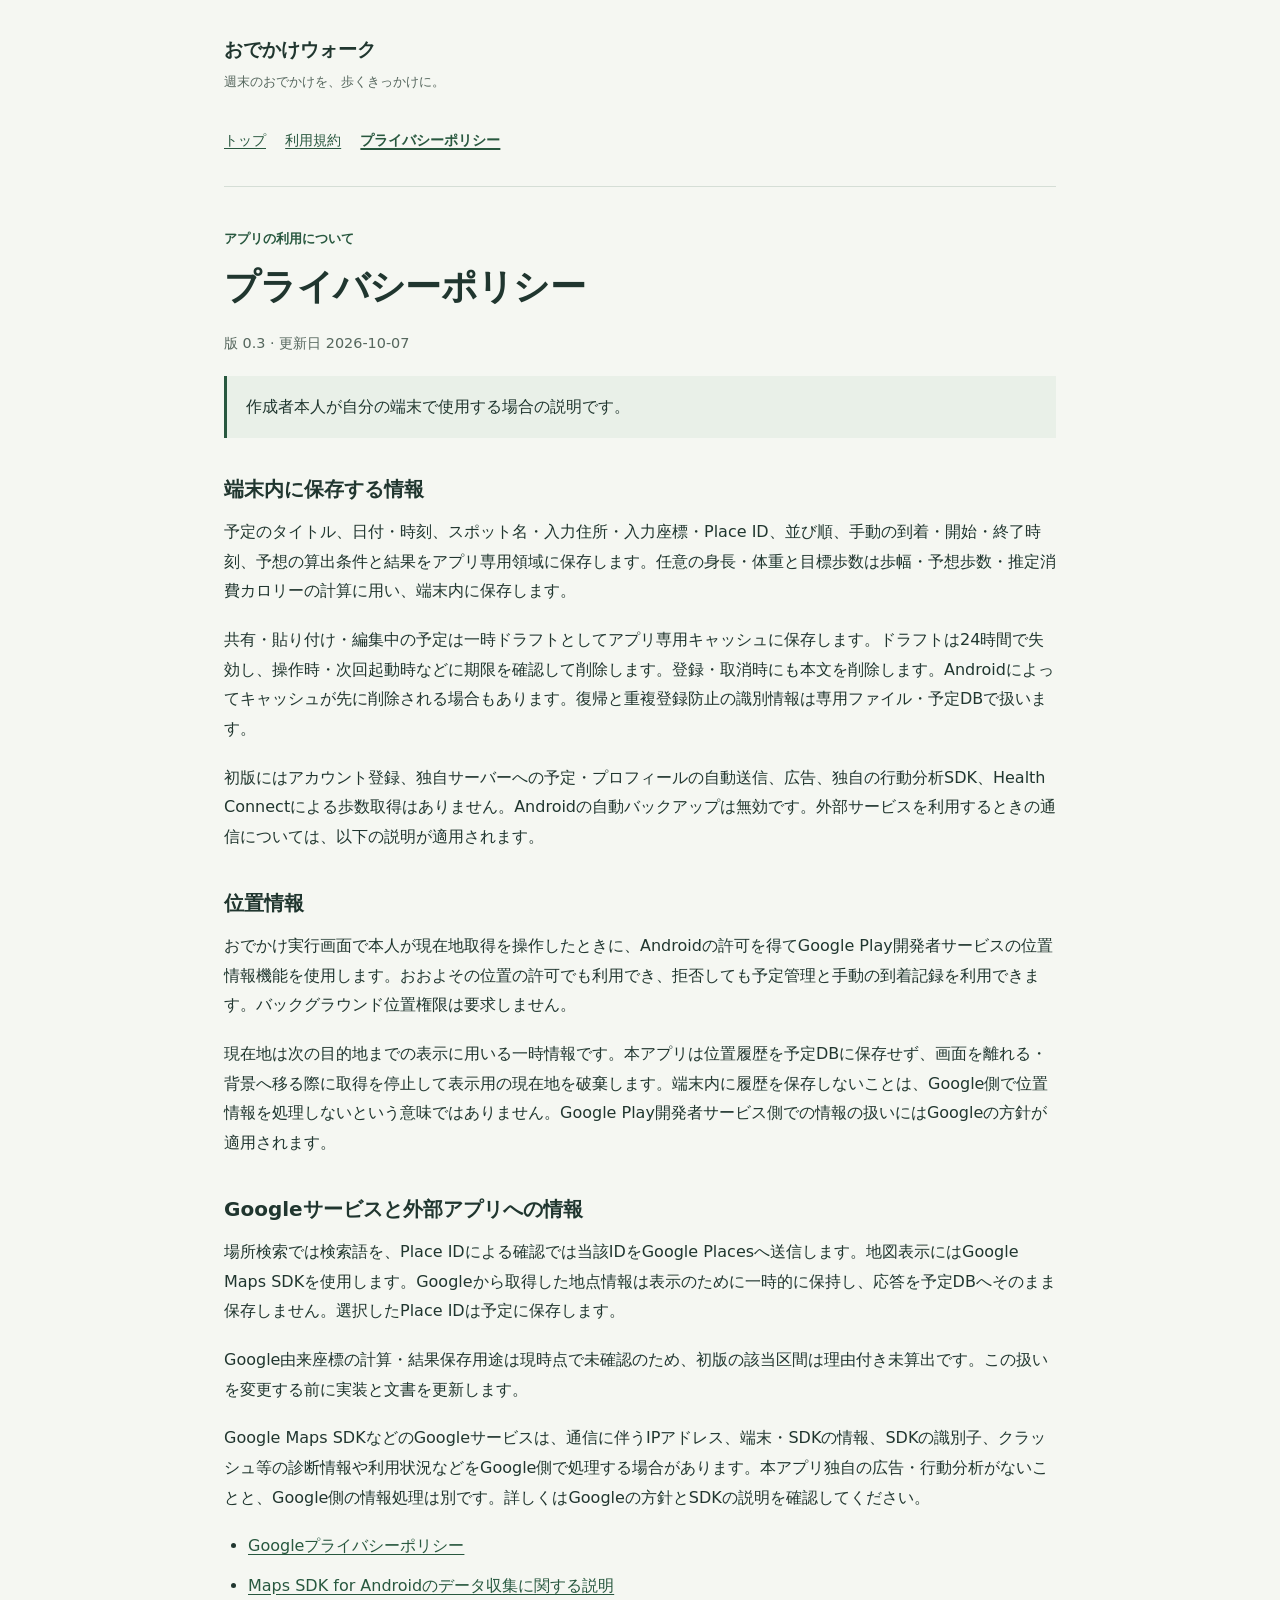
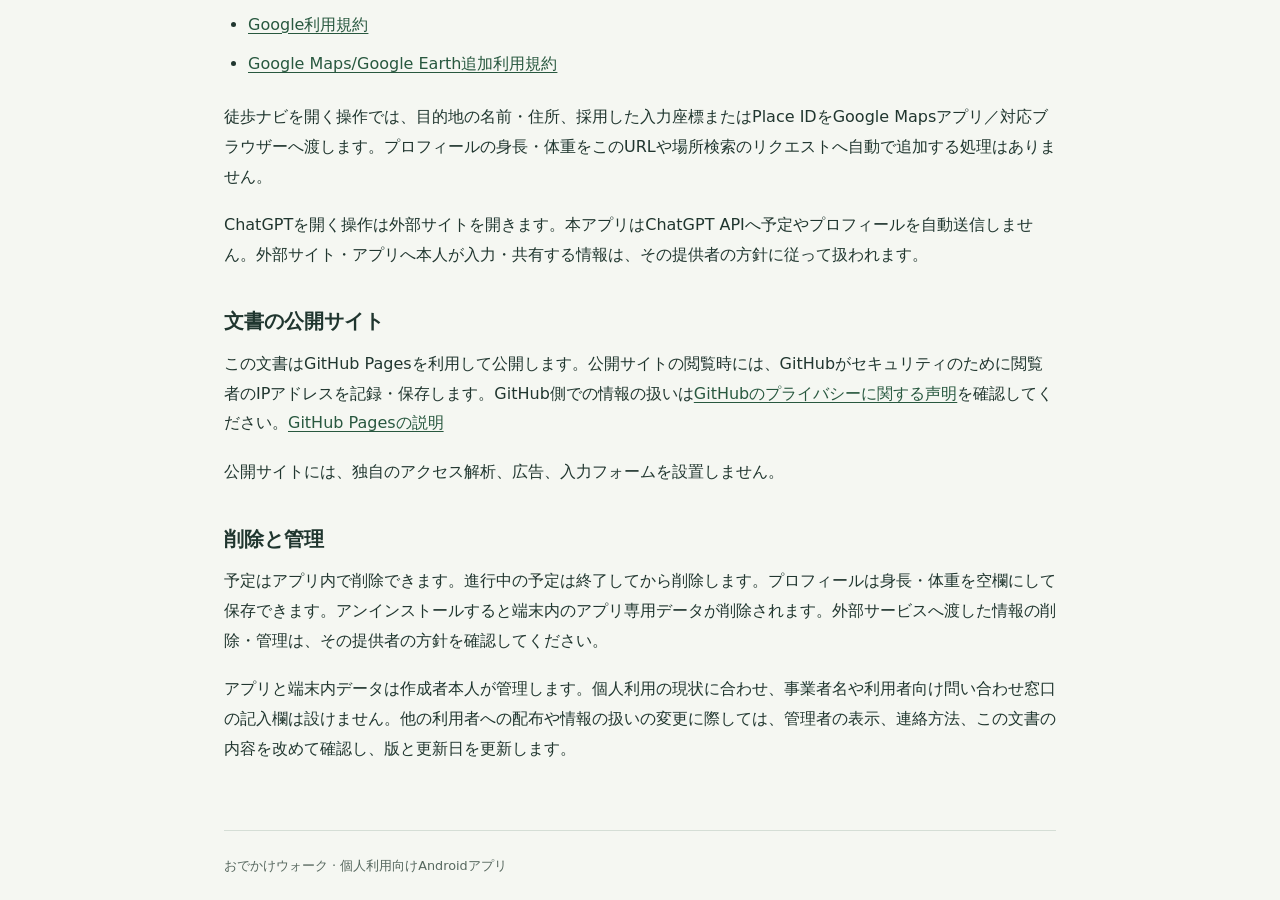
==== privacy.html @ 2525363c "Add files via upload" ====
<!doctype html>
<html lang="ja">
<head>
  <meta charset="utf-8">
  <meta name="viewport" content="width=device-width, initial-scale=1">
  <meta name="description" content="おでかけウォークのプライバシーポリシー。本人の個人利用に関する説明。">
  <title>プライバシーポリシー | おでかけウォーク</title>
  <link rel="stylesheet" href="style.css">
</head>
<body>
  <a class="skip-link" href="#main">本文へ移動</a>
  <header class="site-header">
    <a class="brand" href="index.html">おでかけウォーク<span>週末のおでかけを、歩くきっかけに。</span></a>
    <nav aria-label="文書メニュー"><a href="index.html">トップ</a> <a href="terms.html">利用規約</a> <a href="privacy.html" aria-current="page">プライバシーポリシー</a></nav>
  </header>
  <main id="main" tabindex="-1">
    <article class="document">
      <p class="eyebrow">アプリの利用について</p>
      <h1>プライバシーポリシー</h1>
      <p class="document-meta">版 0.3 · 更新日 <time datetime="2026-10-07">2026-10-07</time></p>
      <p class="scope">作成者本人が自分の端末で使用する場合の説明です。</p>
<h2>端末内に保存する情報</h2>
<p>予定のタイトル、日付・時刻、スポット名・入力住所・入力座標・Place ID、並び順、手動の到着・開始・終了時刻、予想の算出条件と結果をアプリ専用領域に保存します。任意の身長・体重と目標歩数は歩幅・予想歩数・推定消費カロリーの計算に用い、端末内に保存します。</p>
<p>共有・貼り付け・編集中の予定は一時ドラフトとしてアプリ専用キャッシュに保存します。ドラフトは24時間で失効し、操作時・次回起動時などに期限を確認して削除します。登録・取消時にも本文を削除します。Androidによってキャッシュが先に削除される場合もあります。復帰と重複登録防止の識別情報は専用ファイル・予定DBで扱います。</p>
<p>初版にはアカウント登録、独自サーバーへの予定・プロフィールの自動送信、広告、独自の行動分析SDK、Health Connectによる歩数取得はありません。Androidの自動バックアップは無効です。外部サービスを利用するときの通信については、以下の説明が適用されます。</p>
<h2>位置情報</h2>
<p>おでかけ実行画面で本人が現在地取得を操作したときに、Androidの許可を得てGoogle Play開発者サービスの位置情報機能を使用します。おおよその位置の許可でも利用でき、拒否しても予定管理と手動の到着記録を利用できます。バックグラウンド位置権限は要求しません。</p>
<p>現在地は次の目的地までの表示に用いる一時情報です。本アプリは位置履歴を予定DBに保存せず、画面を離れる・背景へ移る際に取得を停止して表示用の現在地を破棄します。端末内に履歴を保存しないことは、Google側で位置情報を処理しないという意味ではありません。Google Play開発者サービス側での情報の扱いにはGoogleの方針が適用されます。</p>
<h2>Googleサービスと外部アプリへの情報</h2>
<p>場所検索では検索語を、Place IDによる確認では当該IDをGoogle Placesへ送信します。地図表示にはGoogle Maps SDKを使用します。Googleから取得した地点情報は表示のために一時的に保持し、応答を予定DBへそのまま保存しません。選択したPlace IDは予定に保存します。</p>
<p>Google由来座標の計算・結果保存用途は現時点で未確認のため、初版の該当区間は理由付き未算出です。この扱いを変更する前に実装と文書を更新します。</p>
<p>Google Maps SDKなどのGoogleサービスは、通信に伴うIPアドレス、端末・SDKの情報、SDKの識別子、クラッシュ等の診断情報や利用状況などをGoogle側で処理する場合があります。本アプリ独自の広告・行動分析がないことと、Google側の情報処理は別です。詳しくはGoogleの方針とSDKの説明を確認してください。</p>
<ul>
<li><a href="https://policies.google.com/privacy">Googleプライバシーポリシー</a></li>
<li><a href="https://developers.google.com/maps/documentation/android-sdk/play-data-disclosure">Maps SDK for Androidのデータ収集に関する説明</a></li>
<li><a href="https://policies.google.com/terms">Google利用規約</a></li>
<li><a href="https://www.google.com/help/terms_maps/">Google Maps/Google Earth追加利用規約</a></li>
</ul>
<p>徒歩ナビを開く操作では、目的地の名前・住所、採用した入力座標またはPlace IDをGoogle Mapsアプリ／対応ブラウザーへ渡します。プロフィールの身長・体重をこのURLや場所検索のリクエストへ自動で追加する処理はありません。</p>
<p>ChatGPTを開く操作は外部サイトを開きます。本アプリはChatGPT APIへ予定やプロフィールを自動送信しません。外部サイト・アプリへ本人が入力・共有する情報は、その提供者の方針に従って扱われます。</p>
<h2>文書の公開サイト</h2>
<p>この文書はGitHub Pagesを利用して公開します。公開サイトの閲覧時には、GitHubがセキュリティのために閲覧者のIPアドレスを記録・保存します。GitHub側での情報の扱いは<a href="https://docs.github.com/en/site-policy/privacy-policies/github-general-privacy-statement">GitHubのプライバシーに関する声明</a>を確認してください。<a href="https://docs.github.com/en/pages/getting-started-with-github-pages/what-is-github-pages">GitHub Pagesの説明</a></p>
<p>公開サイトには、独自のアクセス解析、広告、入力フォームを設置しません。</p>
<h2>削除と管理</h2>
<p>予定はアプリ内で削除できます。進行中の予定は終了してから削除します。プロフィールは身長・体重を空欄にして保存できます。アンインストールすると端末内のアプリ専用データが削除されます。外部サービスへ渡した情報の削除・管理は、その提供者の方針を確認してください。</p>
<p>アプリと端末内データは作成者本人が管理します。個人利用の現状に合わせ、事業者名や利用者向け問い合わせ窓口の記入欄は設けません。他の利用者への配布や情報の扱いの変更に際しては、管理者の表示、連絡方法、この文書の内容を改めて確認し、版と更新日を更新します。</p>
    </article>
  </main>
  <footer class="site-footer"><p>おでかけウォーク · 個人利用向けAndroidアプリ</p></footer>
</body>
</html>
---- style.css ----
:root {
  color-scheme: light;
  --ink: #20362f;
  --muted: #56675e;
  --green: #28583f;
  --border: #d5ded6;
  --paper: #ffffff;
  --background: #f5f7f2;
}

* { box-sizing: border-box; }
html { scroll-padding-top: 1rem; }
body {
  margin: 0;
  background: var(--background);
  color: var(--ink);
  font-family: system-ui, -apple-system, "Segoe UI", "Noto Sans JP", sans-serif;
  line-height: 1.85;
  font-size: 1rem;
  overflow-wrap: anywhere;
}
a { color: var(--green); text-underline-offset: 0.2em; }
a:hover { text-decoration-thickness: 2px; }
a:focus-visible { outline: 3px solid #a74b17; outline-offset: 5px; border-radius: 3px; }
.skip-link {
  position: absolute;
  top: -10rem;
  left: 1rem;
  padding: 0.6rem 1rem;
  background: var(--paper);
  z-index: 1;
}
.skip-link:focus { top: 1rem; }
.site-header, main, .site-footer {
  width: min(100% - 3rem, 52rem);
  margin-inline: auto;
}
.site-header { padding-block: 2rem 1.5rem; border-bottom: 1px solid var(--border); }
.brand { display: inline-block; color: var(--ink); font-size: 1.2rem; font-weight: 700; text-decoration: none; }
.brand span { display: block; margin-top: 0.15rem; color: var(--muted); font-size: 0.8rem; font-weight: 400; }
nav { display: flex; flex-wrap: wrap; gap: 0.4rem 1.2rem; margin-top: 1.4rem; }
nav a { display: inline-flex; align-items: center; min-height: 44px; font-size: 0.9rem; }
nav a[aria-current="page"] { font-weight: 700; text-decoration-thickness: 2px; }
main { padding-block: 2.5rem 3rem; }
h1, h2 { line-height: 1.5; }
h1 { font-size: clamp(1.65rem, 4vw, 2.25rem); letter-spacing: -0.02em; margin: 0 0 1rem; }
h2 { font-size: 1.25rem; margin: 2.3rem 0 0.8rem; }
p { margin: 0 0 1.2rem; }
ul { padding-left: 1.5rem; margin-block: 1rem 1.5rem; }
li { margin-block: 0.6rem; }
.eyebrow { margin-bottom: 0.6rem; color: var(--green); font-size: 0.8rem; font-weight: 650; }
.lead { color: var(--green); font-size: 1.25rem; }
.document-meta { color: var(--muted); font-size: 0.9rem; }
.scope { padding: 1rem 1.2rem; background: #e9f0e8; border-left: 3px solid var(--green); }
.document-links { display: grid; grid-template-columns: repeat(2, minmax(0, 1fr)); gap: 1rem; margin-block: 2rem; }
.document-card { display: block; padding: 1.5rem; border: 1px solid var(--border); border-radius: 10px; background: var(--paper); color: var(--ink); text-decoration: none; }
.document-card:hover { border-color: var(--green); }
.document-card h2 { margin: 0 0 0.7rem; font-size: 1.15rem; }
.document-card p { color: var(--muted); font-size: 0.95rem; }
.document-card span { color: var(--green); font-size: 0.9rem; font-weight: 650; }
.personal-note { color: var(--muted); font-size: 0.9rem; }
.site-footer { border-top: 1px solid var(--border); padding-block: 1.4rem; color: var(--muted); font-size: 0.8rem; }
.site-footer p { margin: 0; }

@media (max-width: 40rem) {
  .site-header, main, .site-footer { width: calc(100% - 2rem); }
  .site-header { padding-top: 1.5rem; }
  main { padding-top: 2rem; }
  .document-links { grid-template-columns: 1fr; }
  .document-card { padding: 1.25rem; }
}

@media print {
  body { background: white; color: black; }
  .site-header nav, .skip-link, .site-footer { display: none; }
  .site-header, main { width: 100%; }
  main { padding-top: 1rem; }
  a { color: black; }
  h2 { break-after: avoid; }
  .scope { background: none; }
}
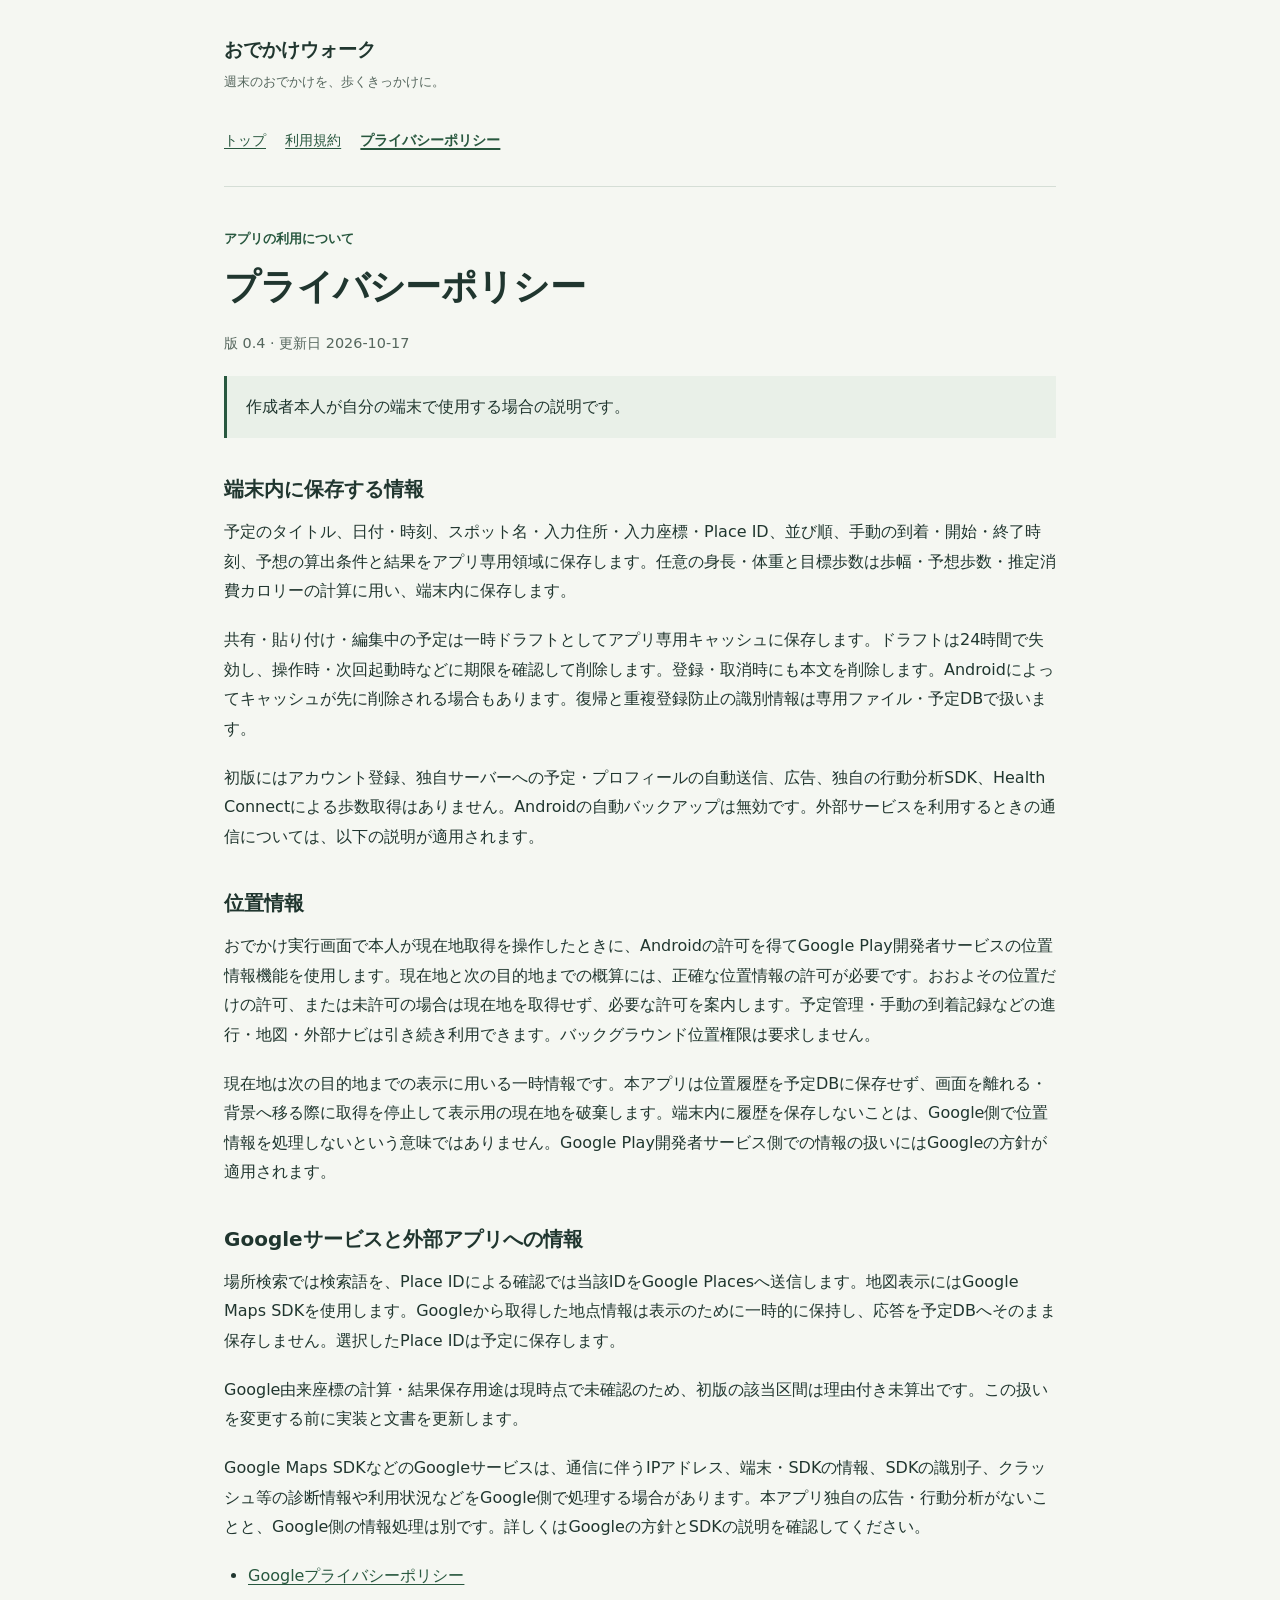
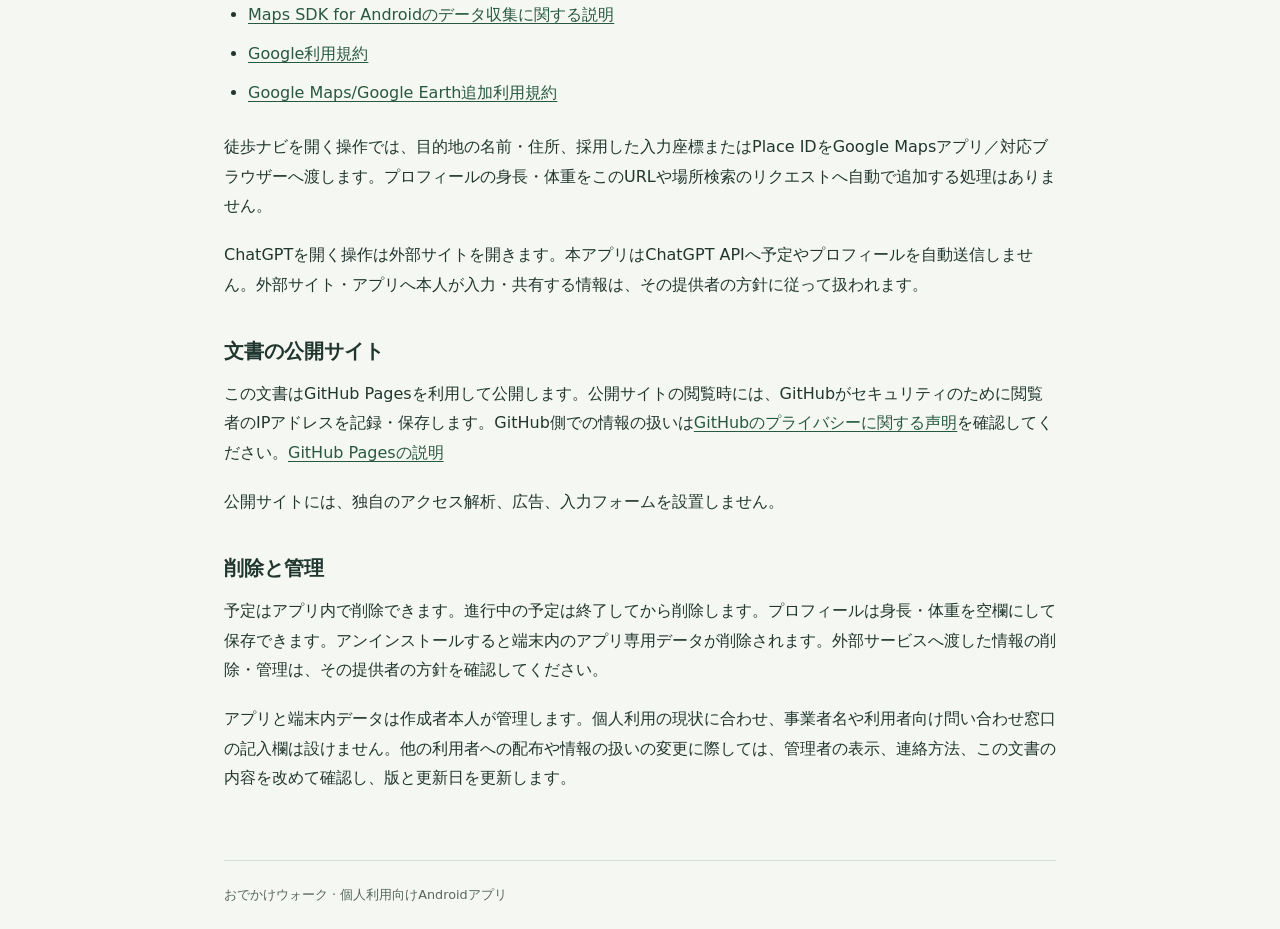
==== commit d17d9d88: "Add files via upload Update privacy.html" ====
--- a/privacy.html
+++ b/privacy.html
@@ -17,14 +17,14 @@
     <article class="document">
       <p class="eyebrow">アプリの利用について</p>
       <h1>プライバシーポリシー</h1>
-      <p class="document-meta">版 0.3 · 更新日 <time datetime="2026-10-07">2026-10-07</time></p>
+      <p class="document-meta">版 0.4 · 更新日 <time datetime="2026-10-17">2026-10-17</time></p>
       <p class="scope">作成者本人が自分の端末で使用する場合の説明です。</p>
 <h2>端末内に保存する情報</h2>
 <p>予定のタイトル、日付・時刻、スポット名・入力住所・入力座標・Place ID、並び順、手動の到着・開始・終了時刻、予想の算出条件と結果をアプリ専用領域に保存します。任意の身長・体重と目標歩数は歩幅・予想歩数・推定消費カロリーの計算に用い、端末内に保存します。</p>
 <p>共有・貼り付け・編集中の予定は一時ドラフトとしてアプリ専用キャッシュに保存します。ドラフトは24時間で失効し、操作時・次回起動時などに期限を確認して削除します。登録・取消時にも本文を削除します。Androidによってキャッシュが先に削除される場合もあります。復帰と重複登録防止の識別情報は専用ファイル・予定DBで扱います。</p>
 <p>初版にはアカウント登録、独自サーバーへの予定・プロフィールの自動送信、広告、独自の行動分析SDK、Health Connectによる歩数取得はありません。Androidの自動バックアップは無効です。外部サービスを利用するときの通信については、以下の説明が適用されます。</p>
 <h2>位置情報</h2>
-<p>おでかけ実行画面で本人が現在地取得を操作したときに、Androidの許可を得てGoogle Play開発者サービスの位置情報機能を使用します。おおよその位置の許可でも利用でき、拒否しても予定管理と手動の到着記録を利用できます。バックグラウンド位置権限は要求しません。</p>
+<p>おでかけ実行画面で本人が現在地取得を操作したときに、Androidの許可を得てGoogle Play開発者サービスの位置情報機能を使用します。現在地と次の目的地までの概算には、正確な位置情報の許可が必要です。おおよその位置だけの許可、または未許可の場合は現在地を取得せず、必要な許可を案内します。予定管理・手動の到着記録などの進行・地図・外部ナビは引き続き利用できます。バックグラウンド位置権限は要求しません。</p>
 <p>現在地は次の目的地までの表示に用いる一時情報です。本アプリは位置履歴を予定DBに保存せず、画面を離れる・背景へ移る際に取得を停止して表示用の現在地を破棄します。端末内に履歴を保存しないことは、Google側で位置情報を処理しないという意味ではありません。Google Play開発者サービス側での情報の扱いにはGoogleの方針が適用されます。</p>
 <h2>Googleサービスと外部アプリへの情報</h2>
 <p>場所検索では検索語を、Place IDによる確認では当該IDをGoogle Placesへ送信します。地図表示にはGoogle Maps SDKを使用します。Googleから取得した地点情報は表示のために一時的に保持し、応答を予定DBへそのまま保存しません。選択したPlace IDは予定に保存します。</p>
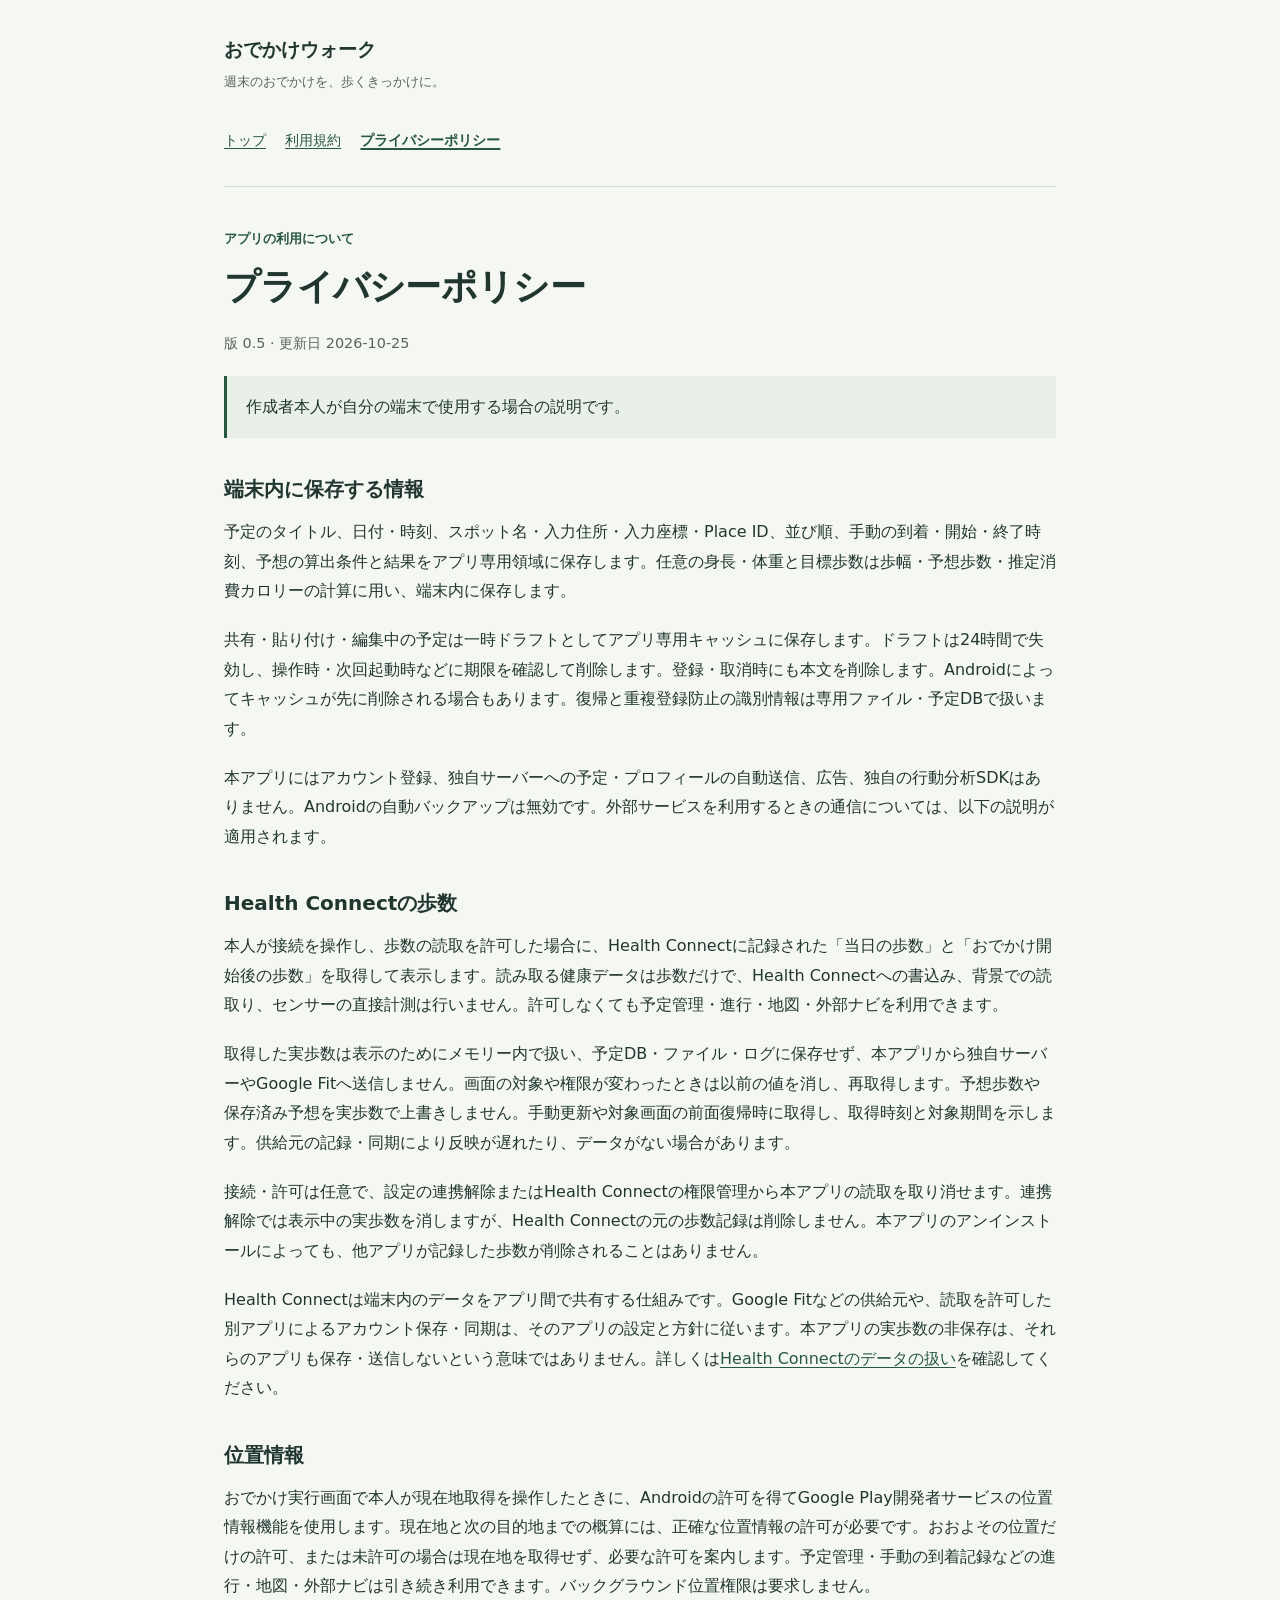
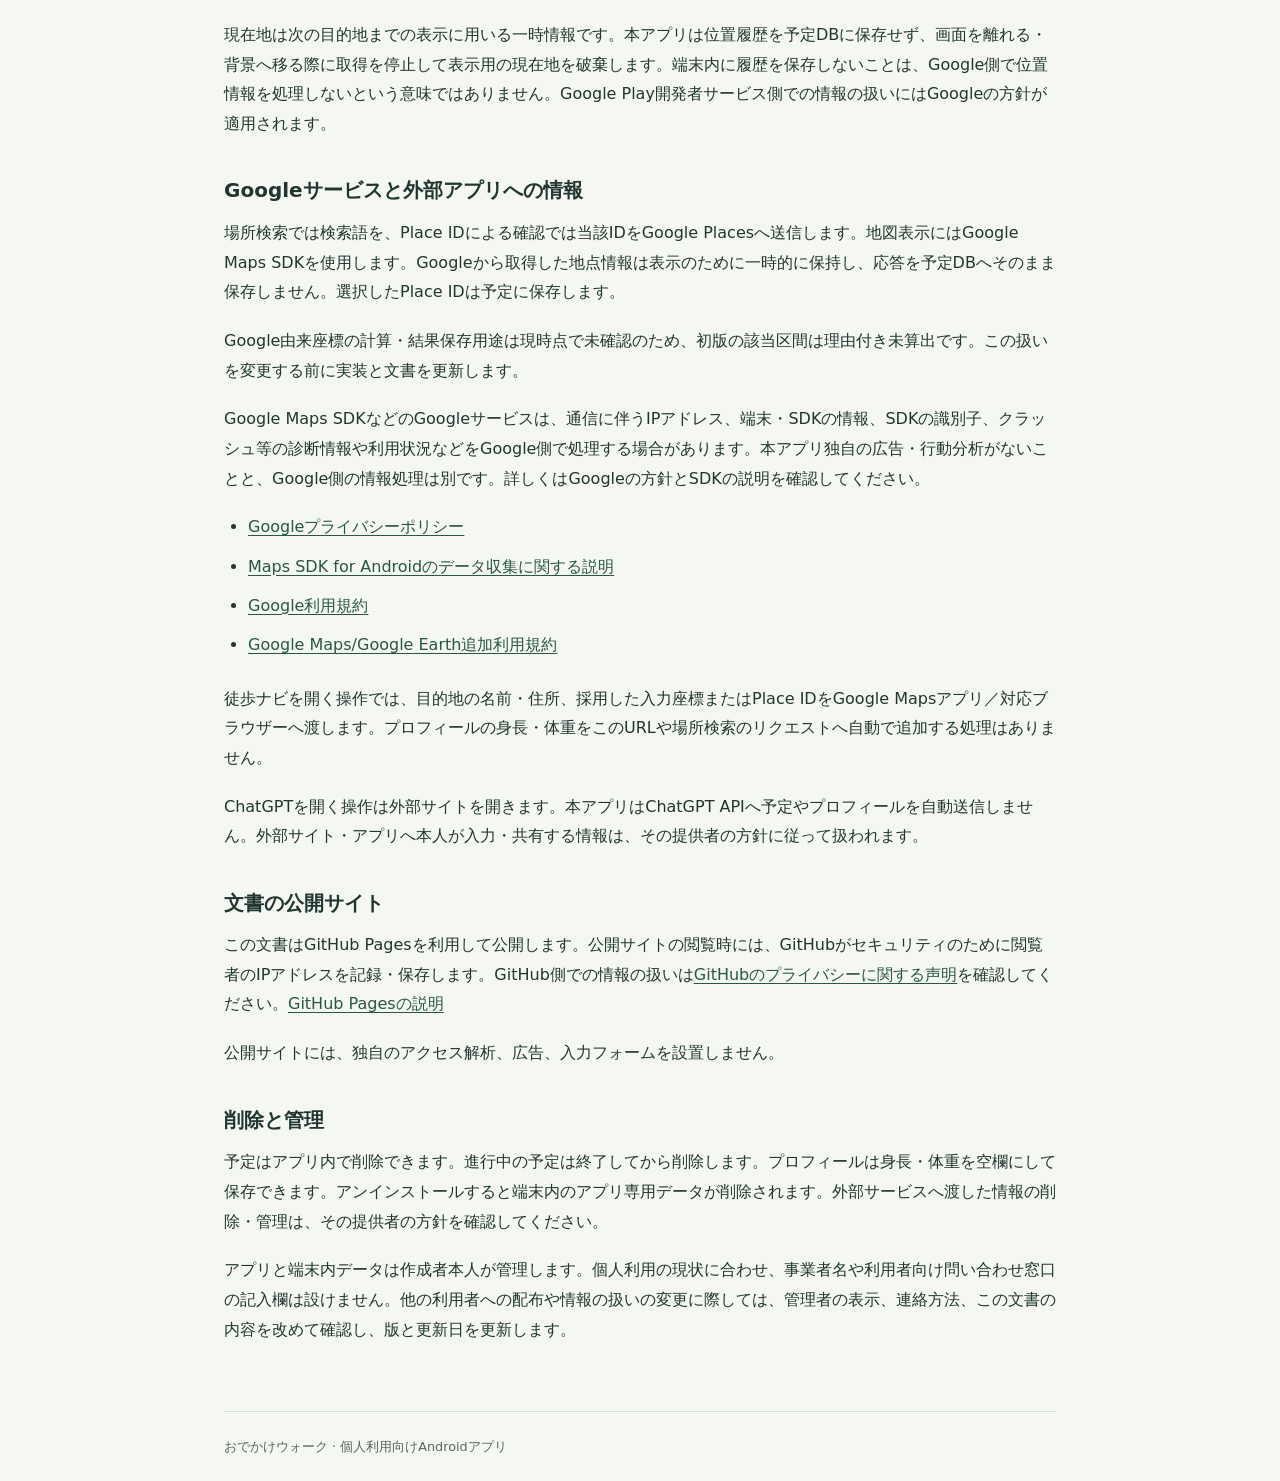
==== commit 83882bf8: "Add files via upload" ====
--- a/privacy.html
+++ b/privacy.html
@@ -17,12 +17,17 @@
     <article class="document">
       <p class="eyebrow">アプリの利用について</p>
       <h1>プライバシーポリシー</h1>
-      <p class="document-meta">版 0.4 · 更新日 <time datetime="2026-10-17">2026-10-17</time></p>
+      <p class="document-meta">版 0.5 · 更新日 <time datetime="2026-10-25">2026-10-25</time></p>
       <p class="scope">作成者本人が自分の端末で使用する場合の説明です。</p>
 <h2>端末内に保存する情報</h2>
 <p>予定のタイトル、日付・時刻、スポット名・入力住所・入力座標・Place ID、並び順、手動の到着・開始・終了時刻、予想の算出条件と結果をアプリ専用領域に保存します。任意の身長・体重と目標歩数は歩幅・予想歩数・推定消費カロリーの計算に用い、端末内に保存します。</p>
 <p>共有・貼り付け・編集中の予定は一時ドラフトとしてアプリ専用キャッシュに保存します。ドラフトは24時間で失効し、操作時・次回起動時などに期限を確認して削除します。登録・取消時にも本文を削除します。Androidによってキャッシュが先に削除される場合もあります。復帰と重複登録防止の識別情報は専用ファイル・予定DBで扱います。</p>
-<p>初版にはアカウント登録、独自サーバーへの予定・プロフィールの自動送信、広告、独自の行動分析SDK、Health Connectによる歩数取得はありません。Androidの自動バックアップは無効です。外部サービスを利用するときの通信については、以下の説明が適用されます。</p>
+<p>本アプリにはアカウント登録、独自サーバーへの予定・プロフィールの自動送信、広告、独自の行動分析SDKはありません。Androidの自動バックアップは無効です。外部サービスを利用するときの通信については、以下の説明が適用されます。</p>
+<h2>Health Connectの歩数</h2>
+<p>本人が接続を操作し、歩数の読取を許可した場合に、Health Connectに記録された「当日の歩数」と「おでかけ開始後の歩数」を取得して表示します。読み取る健康データは歩数だけで、Health Connectへの書込み、背景での読取り、センサーの直接計測は行いません。許可しなくても予定管理・進行・地図・外部ナビを利用できます。</p>
+<p>取得した実歩数は表示のためにメモリー内で扱い、予定DB・ファイル・ログに保存せず、本アプリから独自サーバーやGoogle Fitへ送信しません。画面の対象や権限が変わったときは以前の値を消し、再取得します。予想歩数や保存済み予想を実歩数で上書きしません。手動更新や対象画面の前面復帰時に取得し、取得時刻と対象期間を示します。供給元の記録・同期により反映が遅れたり、データがない場合があります。</p>
+<p>接続・許可は任意で、設定の連携解除またはHealth Connectの権限管理から本アプリの読取を取り消せます。連携解除では表示中の実歩数を消しますが、Health Connectの元の歩数記録は削除しません。本アプリのアンインストールによっても、他アプリが記録した歩数が削除されることはありません。</p>
+<p>Health Connectは端末内のデータをアプリ間で共有する仕組みです。Google Fitなどの供給元や、読取を許可した別アプリによるアカウント保存・同期は、そのアプリの設定と方針に従います。本アプリの実歩数の非保存は、それらのアプリも保存・送信しないという意味ではありません。詳しくは<a href="https://support.google.com/android/answer/13770320?hl=ja">Health Connectのデータの扱い</a>を確認してください。</p>
 <h2>位置情報</h2>
 <p>おでかけ実行画面で本人が現在地取得を操作したときに、Androidの許可を得てGoogle Play開発者サービスの位置情報機能を使用します。現在地と次の目的地までの概算には、正確な位置情報の許可が必要です。おおよその位置だけの許可、または未許可の場合は現在地を取得せず、必要な許可を案内します。予定管理・手動の到着記録などの進行・地図・外部ナビは引き続き利用できます。バックグラウンド位置権限は要求しません。</p>
 <p>現在地は次の目的地までの表示に用いる一時情報です。本アプリは位置履歴を予定DBに保存せず、画面を離れる・背景へ移る際に取得を停止して表示用の現在地を破棄します。端末内に履歴を保存しないことは、Google側で位置情報を処理しないという意味ではありません。Google Play開発者サービス側での情報の扱いにはGoogleの方針が適用されます。</p>
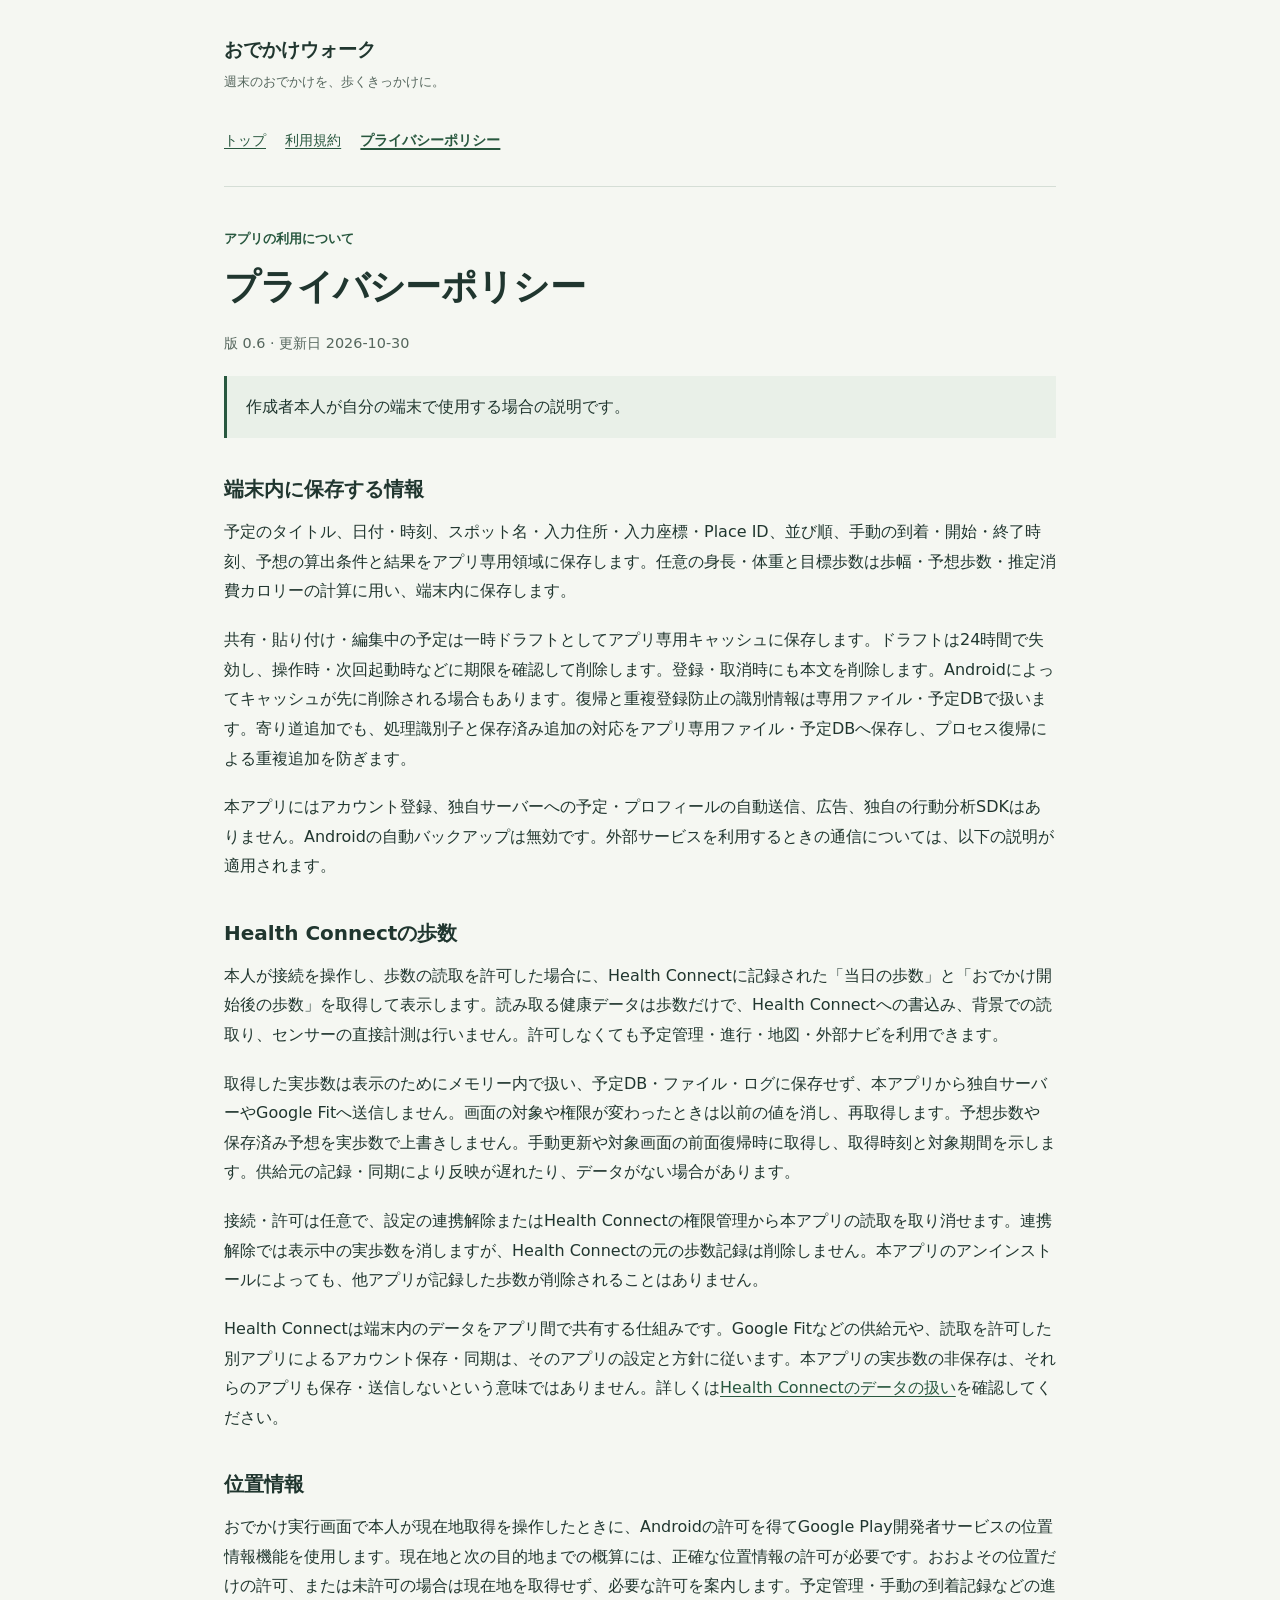
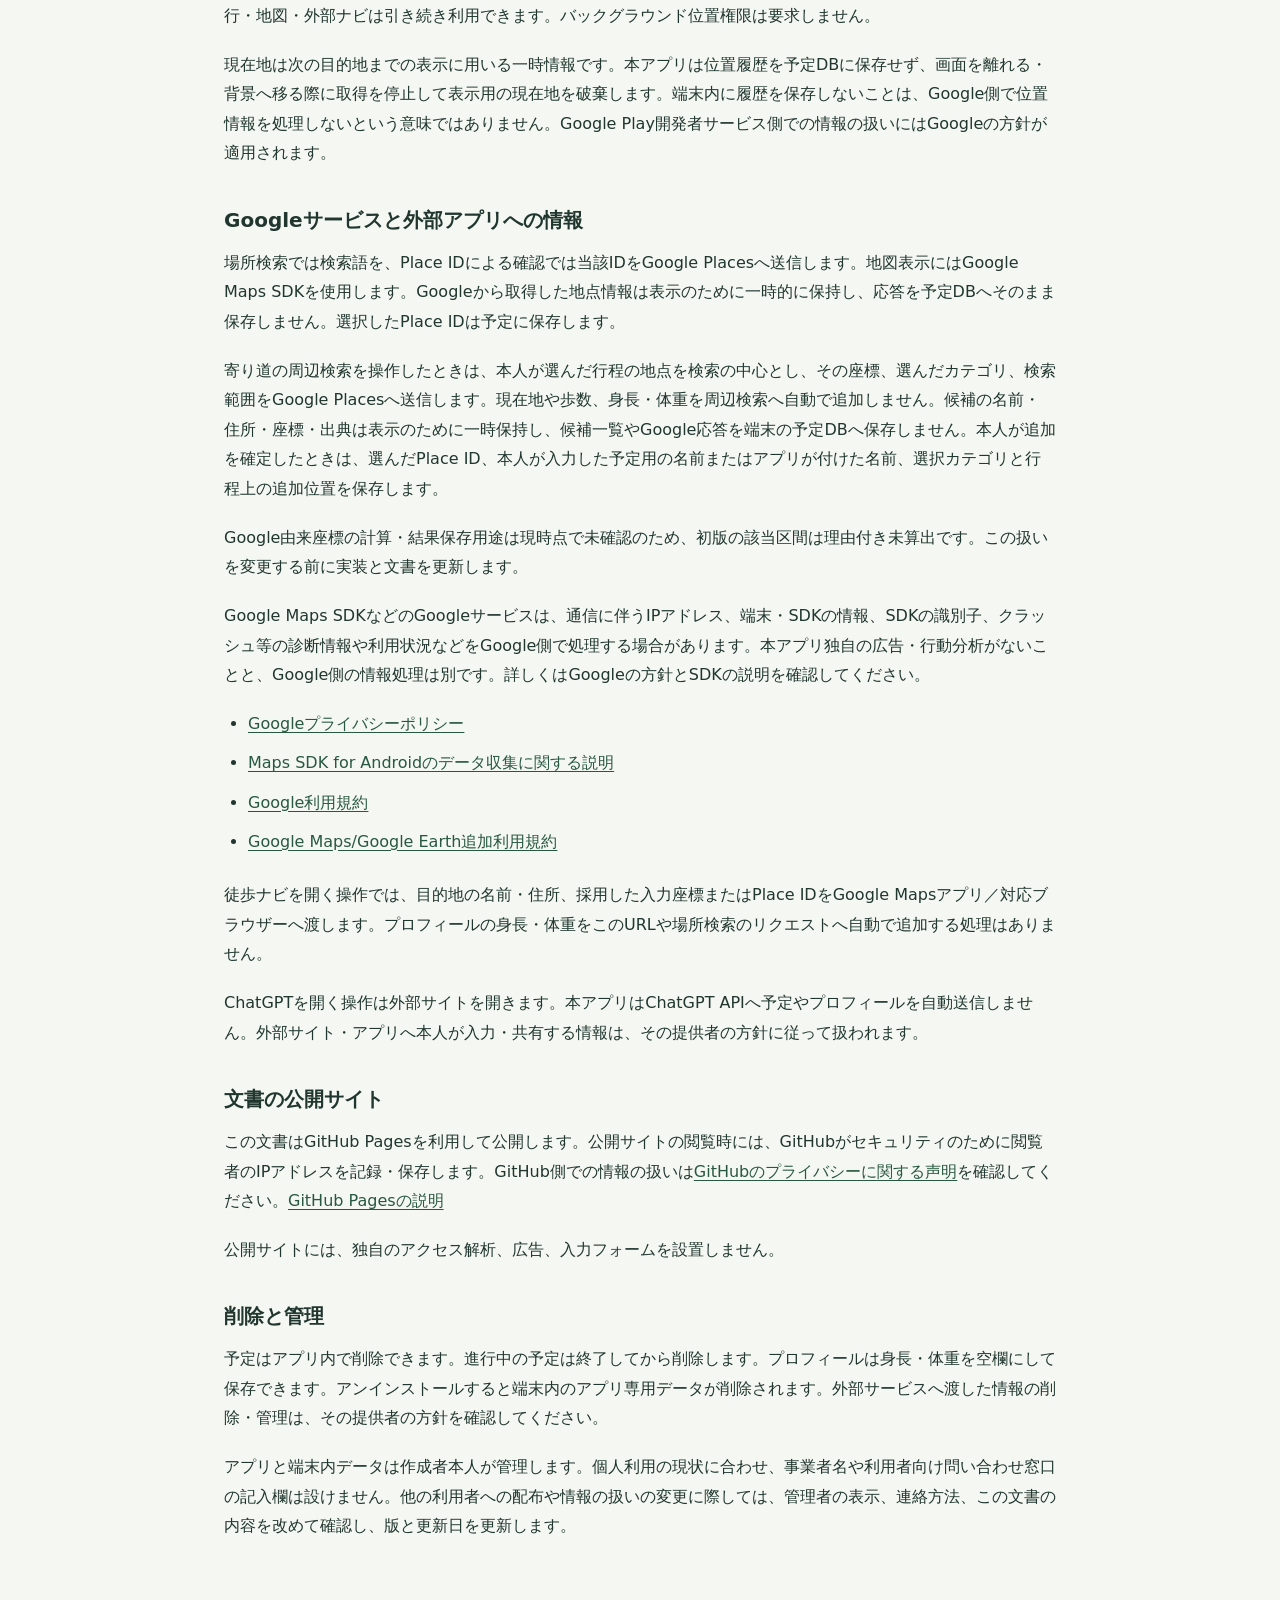
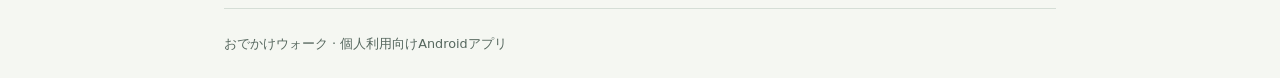
==== commit d4b7d99d: "Add files via upload" ====
--- a/privacy.html
+++ b/privacy.html
@@ -1,56 +1,57 @@
-<!doctype html>
-<html lang="ja">
-<head>
-  <meta charset="utf-8">
-  <meta name="viewport" content="width=device-width, initial-scale=1">
-  <meta name="description" content="おでかけウォークのプライバシーポリシー。本人の個人利用に関する説明。">
-  <title>プライバシーポリシー | おでかけウォーク</title>
-  <link rel="stylesheet" href="style.css">
-</head>
-<body>
-  <a class="skip-link" href="#main">本文へ移動</a>
-  <header class="site-header">
-    <a class="brand" href="index.html">おでかけウォーク<span>週末のおでかけを、歩くきっかけに。</span></a>
-    <nav aria-label="文書メニュー"><a href="index.html">トップ</a> <a href="terms.html">利用規約</a> <a href="privacy.html" aria-current="page">プライバシーポリシー</a></nav>
-  </header>
-  <main id="main" tabindex="-1">
-    <article class="document">
-      <p class="eyebrow">アプリの利用について</p>
-      <h1>プライバシーポリシー</h1>
-      <p class="document-meta">版 0.5 · 更新日 <time datetime="2026-10-25">2026-10-25</time></p>
-      <p class="scope">作成者本人が自分の端末で使用する場合の説明です。</p>
-<h2>端末内に保存する情報</h2>
-<p>予定のタイトル、日付・時刻、スポット名・入力住所・入力座標・Place ID、並び順、手動の到着・開始・終了時刻、予想の算出条件と結果をアプリ専用領域に保存します。任意の身長・体重と目標歩数は歩幅・予想歩数・推定消費カロリーの計算に用い、端末内に保存します。</p>
-<p>共有・貼り付け・編集中の予定は一時ドラフトとしてアプリ専用キャッシュに保存します。ドラフトは24時間で失効し、操作時・次回起動時などに期限を確認して削除します。登録・取消時にも本文を削除します。Androidによってキャッシュが先に削除される場合もあります。復帰と重複登録防止の識別情報は専用ファイル・予定DBで扱います。</p>
-<p>本アプリにはアカウント登録、独自サーバーへの予定・プロフィールの自動送信、広告、独自の行動分析SDKはありません。Androidの自動バックアップは無効です。外部サービスを利用するときの通信については、以下の説明が適用されます。</p>
-<h2>Health Connectの歩数</h2>
-<p>本人が接続を操作し、歩数の読取を許可した場合に、Health Connectに記録された「当日の歩数」と「おでかけ開始後の歩数」を取得して表示します。読み取る健康データは歩数だけで、Health Connectへの書込み、背景での読取り、センサーの直接計測は行いません。許可しなくても予定管理・進行・地図・外部ナビを利用できます。</p>
-<p>取得した実歩数は表示のためにメモリー内で扱い、予定DB・ファイル・ログに保存せず、本アプリから独自サーバーやGoogle Fitへ送信しません。画面の対象や権限が変わったときは以前の値を消し、再取得します。予想歩数や保存済み予想を実歩数で上書きしません。手動更新や対象画面の前面復帰時に取得し、取得時刻と対象期間を示します。供給元の記録・同期により反映が遅れたり、データがない場合があります。</p>
-<p>接続・許可は任意で、設定の連携解除またはHealth Connectの権限管理から本アプリの読取を取り消せます。連携解除では表示中の実歩数を消しますが、Health Connectの元の歩数記録は削除しません。本アプリのアンインストールによっても、他アプリが記録した歩数が削除されることはありません。</p>
-<p>Health Connectは端末内のデータをアプリ間で共有する仕組みです。Google Fitなどの供給元や、読取を許可した別アプリによるアカウント保存・同期は、そのアプリの設定と方針に従います。本アプリの実歩数の非保存は、それらのアプリも保存・送信しないという意味ではありません。詳しくは<a href="https://support.google.com/android/answer/13770320?hl=ja">Health Connectのデータの扱い</a>を確認してください。</p>
-<h2>位置情報</h2>
-<p>おでかけ実行画面で本人が現在地取得を操作したときに、Androidの許可を得てGoogle Play開発者サービスの位置情報機能を使用します。現在地と次の目的地までの概算には、正確な位置情報の許可が必要です。おおよその位置だけの許可、または未許可の場合は現在地を取得せず、必要な許可を案内します。予定管理・手動の到着記録などの進行・地図・外部ナビは引き続き利用できます。バックグラウンド位置権限は要求しません。</p>
-<p>現在地は次の目的地までの表示に用いる一時情報です。本アプリは位置履歴を予定DBに保存せず、画面を離れる・背景へ移る際に取得を停止して表示用の現在地を破棄します。端末内に履歴を保存しないことは、Google側で位置情報を処理しないという意味ではありません。Google Play開発者サービス側での情報の扱いにはGoogleの方針が適用されます。</p>
-<h2>Googleサービスと外部アプリへの情報</h2>
-<p>場所検索では検索語を、Place IDによる確認では当該IDをGoogle Placesへ送信します。地図表示にはGoogle Maps SDKを使用します。Googleから取得した地点情報は表示のために一時的に保持し、応答を予定DBへそのまま保存しません。選択したPlace IDは予定に保存します。</p>
-<p>Google由来座標の計算・結果保存用途は現時点で未確認のため、初版の該当区間は理由付き未算出です。この扱いを変更する前に実装と文書を更新します。</p>
-<p>Google Maps SDKなどのGoogleサービスは、通信に伴うIPアドレス、端末・SDKの情報、SDKの識別子、クラッシュ等の診断情報や利用状況などをGoogle側で処理する場合があります。本アプリ独自の広告・行動分析がないことと、Google側の情報処理は別です。詳しくはGoogleの方針とSDKの説明を確認してください。</p>
-<ul>
-<li><a href="https://policies.google.com/privacy">Googleプライバシーポリシー</a></li>
-<li><a href="https://developers.google.com/maps/documentation/android-sdk/play-data-disclosure">Maps SDK for Androidのデータ収集に関する説明</a></li>
-<li><a href="https://policies.google.com/terms">Google利用規約</a></li>
-<li><a href="https://www.google.com/help/terms_maps/">Google Maps/Google Earth追加利用規約</a></li>
-</ul>
-<p>徒歩ナビを開く操作では、目的地の名前・住所、採用した入力座標またはPlace IDをGoogle Mapsアプリ／対応ブラウザーへ渡します。プロフィールの身長・体重をこのURLや場所検索のリクエストへ自動で追加する処理はありません。</p>
-<p>ChatGPTを開く操作は外部サイトを開きます。本アプリはChatGPT APIへ予定やプロフィールを自動送信しません。外部サイト・アプリへ本人が入力・共有する情報は、その提供者の方針に従って扱われます。</p>
-<h2>文書の公開サイト</h2>
-<p>この文書はGitHub Pagesを利用して公開します。公開サイトの閲覧時には、GitHubがセキュリティのために閲覧者のIPアドレスを記録・保存します。GitHub側での情報の扱いは<a href="https://docs.github.com/en/site-policy/privacy-policies/github-general-privacy-statement">GitHubのプライバシーに関する声明</a>を確認してください。<a href="https://docs.github.com/en/pages/getting-started-with-github-pages/what-is-github-pages">GitHub Pagesの説明</a></p>
-<p>公開サイトには、独自のアクセス解析、広告、入力フォームを設置しません。</p>
-<h2>削除と管理</h2>
-<p>予定はアプリ内で削除できます。進行中の予定は終了してから削除します。プロフィールは身長・体重を空欄にして保存できます。アンインストールすると端末内のアプリ専用データが削除されます。外部サービスへ渡した情報の削除・管理は、その提供者の方針を確認してください。</p>
-<p>アプリと端末内データは作成者本人が管理します。個人利用の現状に合わせ、事業者名や利用者向け問い合わせ窓口の記入欄は設けません。他の利用者への配布や情報の扱いの変更に際しては、管理者の表示、連絡方法、この文書の内容を改めて確認し、版と更新日を更新します。</p>
-    </article>
-  </main>
-  <footer class="site-footer"><p>おでかけウォーク · 個人利用向けAndroidアプリ</p></footer>
-</body>
-</html>
+<!doctype html>
+<html lang="ja">
+<head>
+  <meta charset="utf-8">
+  <meta name="viewport" content="width=device-width, initial-scale=1">
+  <meta name="description" content="おでかけウォークのプライバシーポリシー。本人の個人利用に関する説明。">
+  <title>プライバシーポリシー | おでかけウォーク</title>
+  <link rel="stylesheet" href="style.css">
+</head>
+<body>
+  <a class="skip-link" href="#main">本文へ移動</a>
+  <header class="site-header">
+    <a class="brand" href="index.html">おでかけウォーク<span>週末のおでかけを、歩くきっかけに。</span></a>
+    <nav aria-label="文書メニュー"><a href="index.html">トップ</a> <a href="terms.html">利用規約</a> <a href="privacy.html" aria-current="page">プライバシーポリシー</a></nav>
+  </header>
+  <main id="main" tabindex="-1">
+    <article class="document">
+      <p class="eyebrow">アプリの利用について</p>
+      <h1>プライバシーポリシー</h1>
+      <p class="document-meta">版 0.6 · 更新日 <time datetime="2026-10-30">2026-10-30</time></p>
+      <p class="scope">作成者本人が自分の端末で使用する場合の説明です。</p>
+<h2>端末内に保存する情報</h2>
+<p>予定のタイトル、日付・時刻、スポット名・入力住所・入力座標・Place ID、並び順、手動の到着・開始・終了時刻、予想の算出条件と結果をアプリ専用領域に保存します。任意の身長・体重と目標歩数は歩幅・予想歩数・推定消費カロリーの計算に用い、端末内に保存します。</p>
+<p>共有・貼り付け・編集中の予定は一時ドラフトとしてアプリ専用キャッシュに保存します。ドラフトは24時間で失効し、操作時・次回起動時などに期限を確認して削除します。登録・取消時にも本文を削除します。Androidによってキャッシュが先に削除される場合もあります。復帰と重複登録防止の識別情報は専用ファイル・予定DBで扱います。寄り道追加でも、処理識別子と保存済み追加の対応をアプリ専用ファイル・予定DBへ保存し、プロセス復帰による重複追加を防ぎます。</p>
+<p>本アプリにはアカウント登録、独自サーバーへの予定・プロフィールの自動送信、広告、独自の行動分析SDKはありません。Androidの自動バックアップは無効です。外部サービスを利用するときの通信については、以下の説明が適用されます。</p>
+<h2>Health Connectの歩数</h2>
+<p>本人が接続を操作し、歩数の読取を許可した場合に、Health Connectに記録された「当日の歩数」と「おでかけ開始後の歩数」を取得して表示します。読み取る健康データは歩数だけで、Health Connectへの書込み、背景での読取り、センサーの直接計測は行いません。許可しなくても予定管理・進行・地図・外部ナビを利用できます。</p>
+<p>取得した実歩数は表示のためにメモリー内で扱い、予定DB・ファイル・ログに保存せず、本アプリから独自サーバーやGoogle Fitへ送信しません。画面の対象や権限が変わったときは以前の値を消し、再取得します。予想歩数や保存済み予想を実歩数で上書きしません。手動更新や対象画面の前面復帰時に取得し、取得時刻と対象期間を示します。供給元の記録・同期により反映が遅れたり、データがない場合があります。</p>
+<p>接続・許可は任意で、設定の連携解除またはHealth Connectの権限管理から本アプリの読取を取り消せます。連携解除では表示中の実歩数を消しますが、Health Connectの元の歩数記録は削除しません。本アプリのアンインストールによっても、他アプリが記録した歩数が削除されることはありません。</p>
+<p>Health Connectは端末内のデータをアプリ間で共有する仕組みです。Google Fitなどの供給元や、読取を許可した別アプリによるアカウント保存・同期は、そのアプリの設定と方針に従います。本アプリの実歩数の非保存は、それらのアプリも保存・送信しないという意味ではありません。詳しくは<a href="https://support.google.com/android/answer/13770320?hl=ja">Health Connectのデータの扱い</a>を確認してください。</p>
+<h2>位置情報</h2>
+<p>おでかけ実行画面で本人が現在地取得を操作したときに、Androidの許可を得てGoogle Play開発者サービスの位置情報機能を使用します。現在地と次の目的地までの概算には、正確な位置情報の許可が必要です。おおよその位置だけの許可、または未許可の場合は現在地を取得せず、必要な許可を案内します。予定管理・手動の到着記録などの進行・地図・外部ナビは引き続き利用できます。バックグラウンド位置権限は要求しません。</p>
+<p>現在地は次の目的地までの表示に用いる一時情報です。本アプリは位置履歴を予定DBに保存せず、画面を離れる・背景へ移る際に取得を停止して表示用の現在地を破棄します。端末内に履歴を保存しないことは、Google側で位置情報を処理しないという意味ではありません。Google Play開発者サービス側での情報の扱いにはGoogleの方針が適用されます。</p>
+<h2>Googleサービスと外部アプリへの情報</h2>
+<p>場所検索では検索語を、Place IDによる確認では当該IDをGoogle Placesへ送信します。地図表示にはGoogle Maps SDKを使用します。Googleから取得した地点情報は表示のために一時的に保持し、応答を予定DBへそのまま保存しません。選択したPlace IDは予定に保存します。</p>
+<p>寄り道の周辺検索を操作したときは、本人が選んだ行程の地点を検索の中心とし、その座標、選んだカテゴリ、検索範囲をGoogle Placesへ送信します。現在地や歩数、身長・体重を周辺検索へ自動で追加しません。候補の名前・住所・座標・出典は表示のために一時保持し、候補一覧やGoogle応答を端末の予定DBへ保存しません。本人が追加を確定したときは、選んだPlace ID、本人が入力した予定用の名前またはアプリが付けた名前、選択カテゴリと行程上の追加位置を保存します。</p>
+<p>Google由来座標の計算・結果保存用途は現時点で未確認のため、初版の該当区間は理由付き未算出です。この扱いを変更する前に実装と文書を更新します。</p>
+<p>Google Maps SDKなどのGoogleサービスは、通信に伴うIPアドレス、端末・SDKの情報、SDKの識別子、クラッシュ等の診断情報や利用状況などをGoogle側で処理する場合があります。本アプリ独自の広告・行動分析がないことと、Google側の情報処理は別です。詳しくはGoogleの方針とSDKの説明を確認してください。</p>
+<ul>
+<li><a href="https://policies.google.com/privacy">Googleプライバシーポリシー</a></li>
+<li><a href="https://developers.google.com/maps/documentation/android-sdk/play-data-disclosure">Maps SDK for Androidのデータ収集に関する説明</a></li>
+<li><a href="https://policies.google.com/terms">Google利用規約</a></li>
+<li><a href="https://www.google.com/help/terms_maps/">Google Maps/Google Earth追加利用規約</a></li>
+</ul>
+<p>徒歩ナビを開く操作では、目的地の名前・住所、採用した入力座標またはPlace IDをGoogle Mapsアプリ／対応ブラウザーへ渡します。プロフィールの身長・体重をこのURLや場所検索のリクエストへ自動で追加する処理はありません。</p>
+<p>ChatGPTを開く操作は外部サイトを開きます。本アプリはChatGPT APIへ予定やプロフィールを自動送信しません。外部サイト・アプリへ本人が入力・共有する情報は、その提供者の方針に従って扱われます。</p>
+<h2>文書の公開サイト</h2>
+<p>この文書はGitHub Pagesを利用して公開します。公開サイトの閲覧時には、GitHubがセキュリティのために閲覧者のIPアドレスを記録・保存します。GitHub側での情報の扱いは<a href="https://docs.github.com/en/site-policy/privacy-policies/github-general-privacy-statement">GitHubのプライバシーに関する声明</a>を確認してください。<a href="https://docs.github.com/en/pages/getting-started-with-github-pages/what-is-github-pages">GitHub Pagesの説明</a></p>
+<p>公開サイトには、独自のアクセス解析、広告、入力フォームを設置しません。</p>
+<h2>削除と管理</h2>
+<p>予定はアプリ内で削除できます。進行中の予定は終了してから削除します。プロフィールは身長・体重を空欄にして保存できます。アンインストールすると端末内のアプリ専用データが削除されます。外部サービスへ渡した情報の削除・管理は、その提供者の方針を確認してください。</p>
+<p>アプリと端末内データは作成者本人が管理します。個人利用の現状に合わせ、事業者名や利用者向け問い合わせ窓口の記入欄は設けません。他の利用者への配布や情報の扱いの変更に際しては、管理者の表示、連絡方法、この文書の内容を改めて確認し、版と更新日を更新します。</p>
+    </article>
+  </main>
+  <footer class="site-footer"><p>おでかけウォーク · 個人利用向けAndroidアプリ</p></footer>
+</body>
+</html>
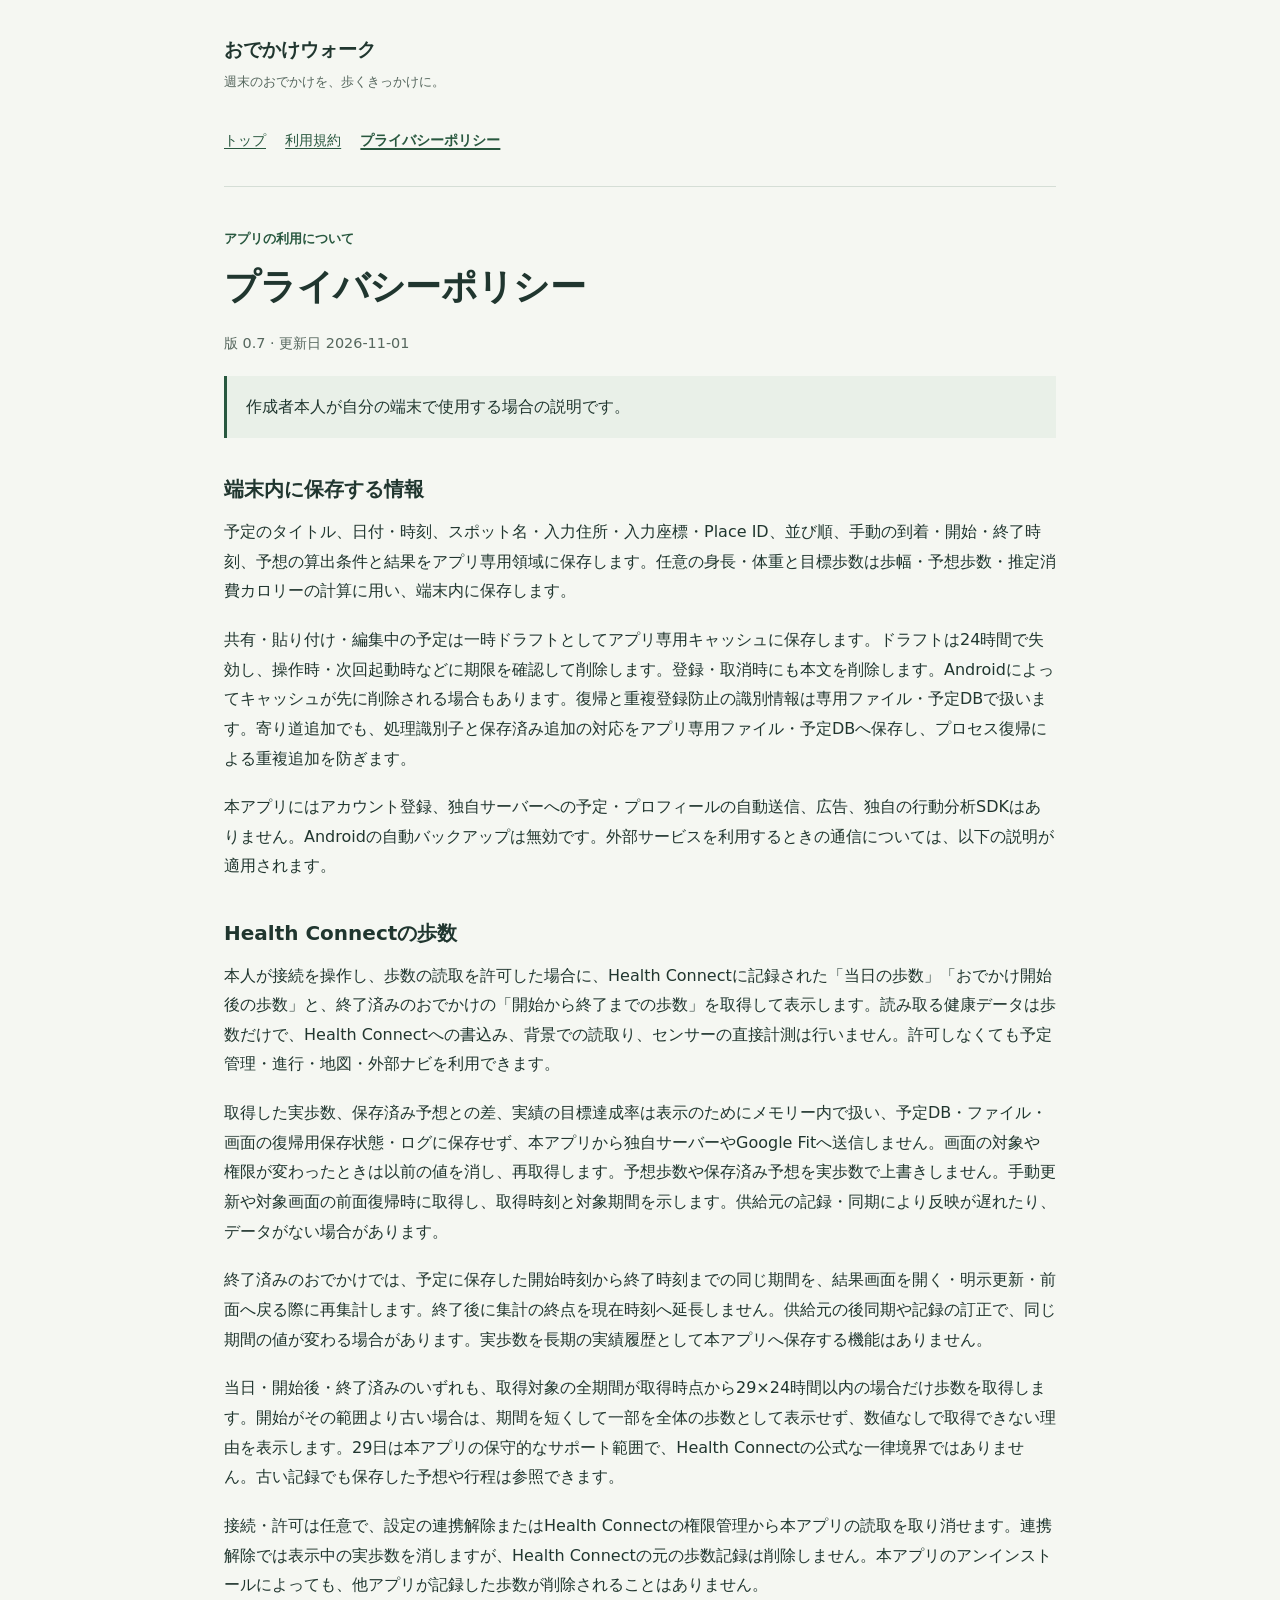
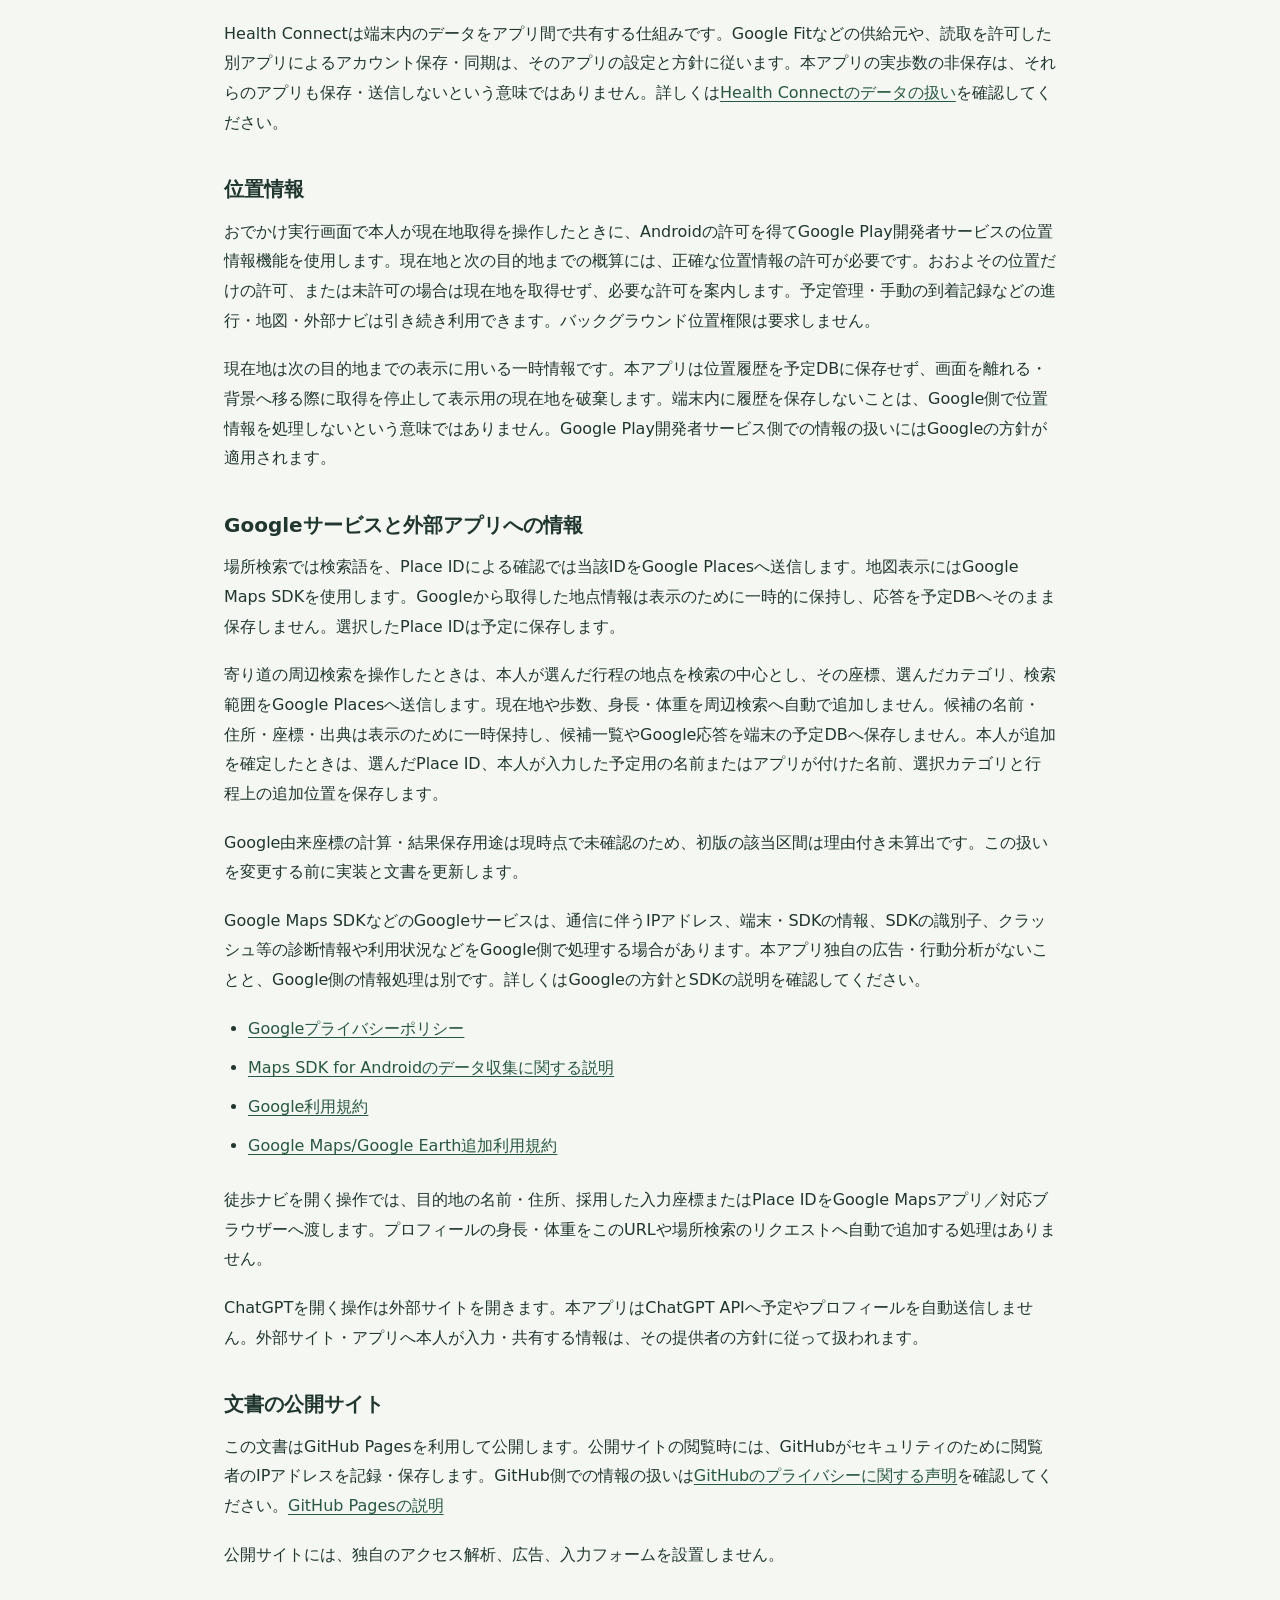
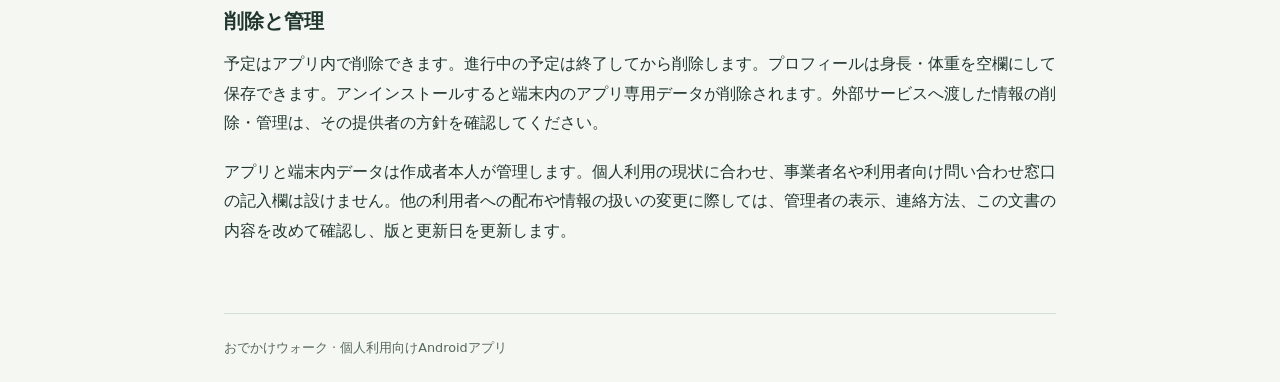
==== commit 4faa18f9: "Add files via upload" ====
--- a/privacy.html
+++ b/privacy.html
@@ -17,15 +17,17 @@
     <article class="document">
       <p class="eyebrow">アプリの利用について</p>
       <h1>プライバシーポリシー</h1>
-      <p class="document-meta">版 0.6 · 更新日 <time datetime="2026-10-30">2026-10-30</time></p>
+      <p class="document-meta">版 0.7 · 更新日 <time datetime="2026-11-01">2026-11-01</time></p>
       <p class="scope">作成者本人が自分の端末で使用する場合の説明です。</p>
 <h2>端末内に保存する情報</h2>
 <p>予定のタイトル、日付・時刻、スポット名・入力住所・入力座標・Place ID、並び順、手動の到着・開始・終了時刻、予想の算出条件と結果をアプリ専用領域に保存します。任意の身長・体重と目標歩数は歩幅・予想歩数・推定消費カロリーの計算に用い、端末内に保存します。</p>
 <p>共有・貼り付け・編集中の予定は一時ドラフトとしてアプリ専用キャッシュに保存します。ドラフトは24時間で失効し、操作時・次回起動時などに期限を確認して削除します。登録・取消時にも本文を削除します。Androidによってキャッシュが先に削除される場合もあります。復帰と重複登録防止の識別情報は専用ファイル・予定DBで扱います。寄り道追加でも、処理識別子と保存済み追加の対応をアプリ専用ファイル・予定DBへ保存し、プロセス復帰による重複追加を防ぎます。</p>
 <p>本アプリにはアカウント登録、独自サーバーへの予定・プロフィールの自動送信、広告、独自の行動分析SDKはありません。Androidの自動バックアップは無効です。外部サービスを利用するときの通信については、以下の説明が適用されます。</p>
 <h2>Health Connectの歩数</h2>
-<p>本人が接続を操作し、歩数の読取を許可した場合に、Health Connectに記録された「当日の歩数」と「おでかけ開始後の歩数」を取得して表示します。読み取る健康データは歩数だけで、Health Connectへの書込み、背景での読取り、センサーの直接計測は行いません。許可しなくても予定管理・進行・地図・外部ナビを利用できます。</p>
-<p>取得した実歩数は表示のためにメモリー内で扱い、予定DB・ファイル・ログに保存せず、本アプリから独自サーバーやGoogle Fitへ送信しません。画面の対象や権限が変わったときは以前の値を消し、再取得します。予想歩数や保存済み予想を実歩数で上書きしません。手動更新や対象画面の前面復帰時に取得し、取得時刻と対象期間を示します。供給元の記録・同期により反映が遅れたり、データがない場合があります。</p>
+<p>本人が接続を操作し、歩数の読取を許可した場合に、Health Connectに記録された「当日の歩数」「おでかけ開始後の歩数」と、終了済みのおでかけの「開始から終了までの歩数」を取得して表示します。読み取る健康データは歩数だけで、Health Connectへの書込み、背景での読取り、センサーの直接計測は行いません。許可しなくても予定管理・進行・地図・外部ナビを利用できます。</p>
+<p>取得した実歩数、保存済み予想との差、実績の目標達成率は表示のためにメモリー内で扱い、予定DB・ファイル・画面の復帰用保存状態・ログに保存せず、本アプリから独自サーバーやGoogle Fitへ送信しません。画面の対象や権限が変わったときは以前の値を消し、再取得します。予想歩数や保存済み予想を実歩数で上書きしません。手動更新や対象画面の前面復帰時に取得し、取得時刻と対象期間を示します。供給元の記録・同期により反映が遅れたり、データがない場合があります。</p>
+<p>終了済みのおでかけでは、予定に保存した開始時刻から終了時刻までの同じ期間を、結果画面を開く・明示更新・前面へ戻る際に再集計します。終了後に集計の終点を現在時刻へ延長しません。供給元の後同期や記録の訂正で、同じ期間の値が変わる場合があります。実歩数を長期の実績履歴として本アプリへ保存する機能はありません。</p>
+<p>当日・開始後・終了済みのいずれも、取得対象の全期間が取得時点から29×24時間以内の場合だけ歩数を取得します。開始がその範囲より古い場合は、期間を短くして一部を全体の歩数として表示せず、数値なしで取得できない理由を表示します。29日は本アプリの保守的なサポート範囲で、Health Connectの公式な一律境界ではありません。古い記録でも保存した予想や行程は参照できます。</p>
 <p>接続・許可は任意で、設定の連携解除またはHealth Connectの権限管理から本アプリの読取を取り消せます。連携解除では表示中の実歩数を消しますが、Health Connectの元の歩数記録は削除しません。本アプリのアンインストールによっても、他アプリが記録した歩数が削除されることはありません。</p>
 <p>Health Connectは端末内のデータをアプリ間で共有する仕組みです。Google Fitなどの供給元や、読取を許可した別アプリによるアカウント保存・同期は、そのアプリの設定と方針に従います。本アプリの実歩数の非保存は、それらのアプリも保存・送信しないという意味ではありません。詳しくは<a href="https://support.google.com/android/answer/13770320?hl=ja">Health Connectのデータの扱い</a>を確認してください。</p>
 <h2>位置情報</h2>
